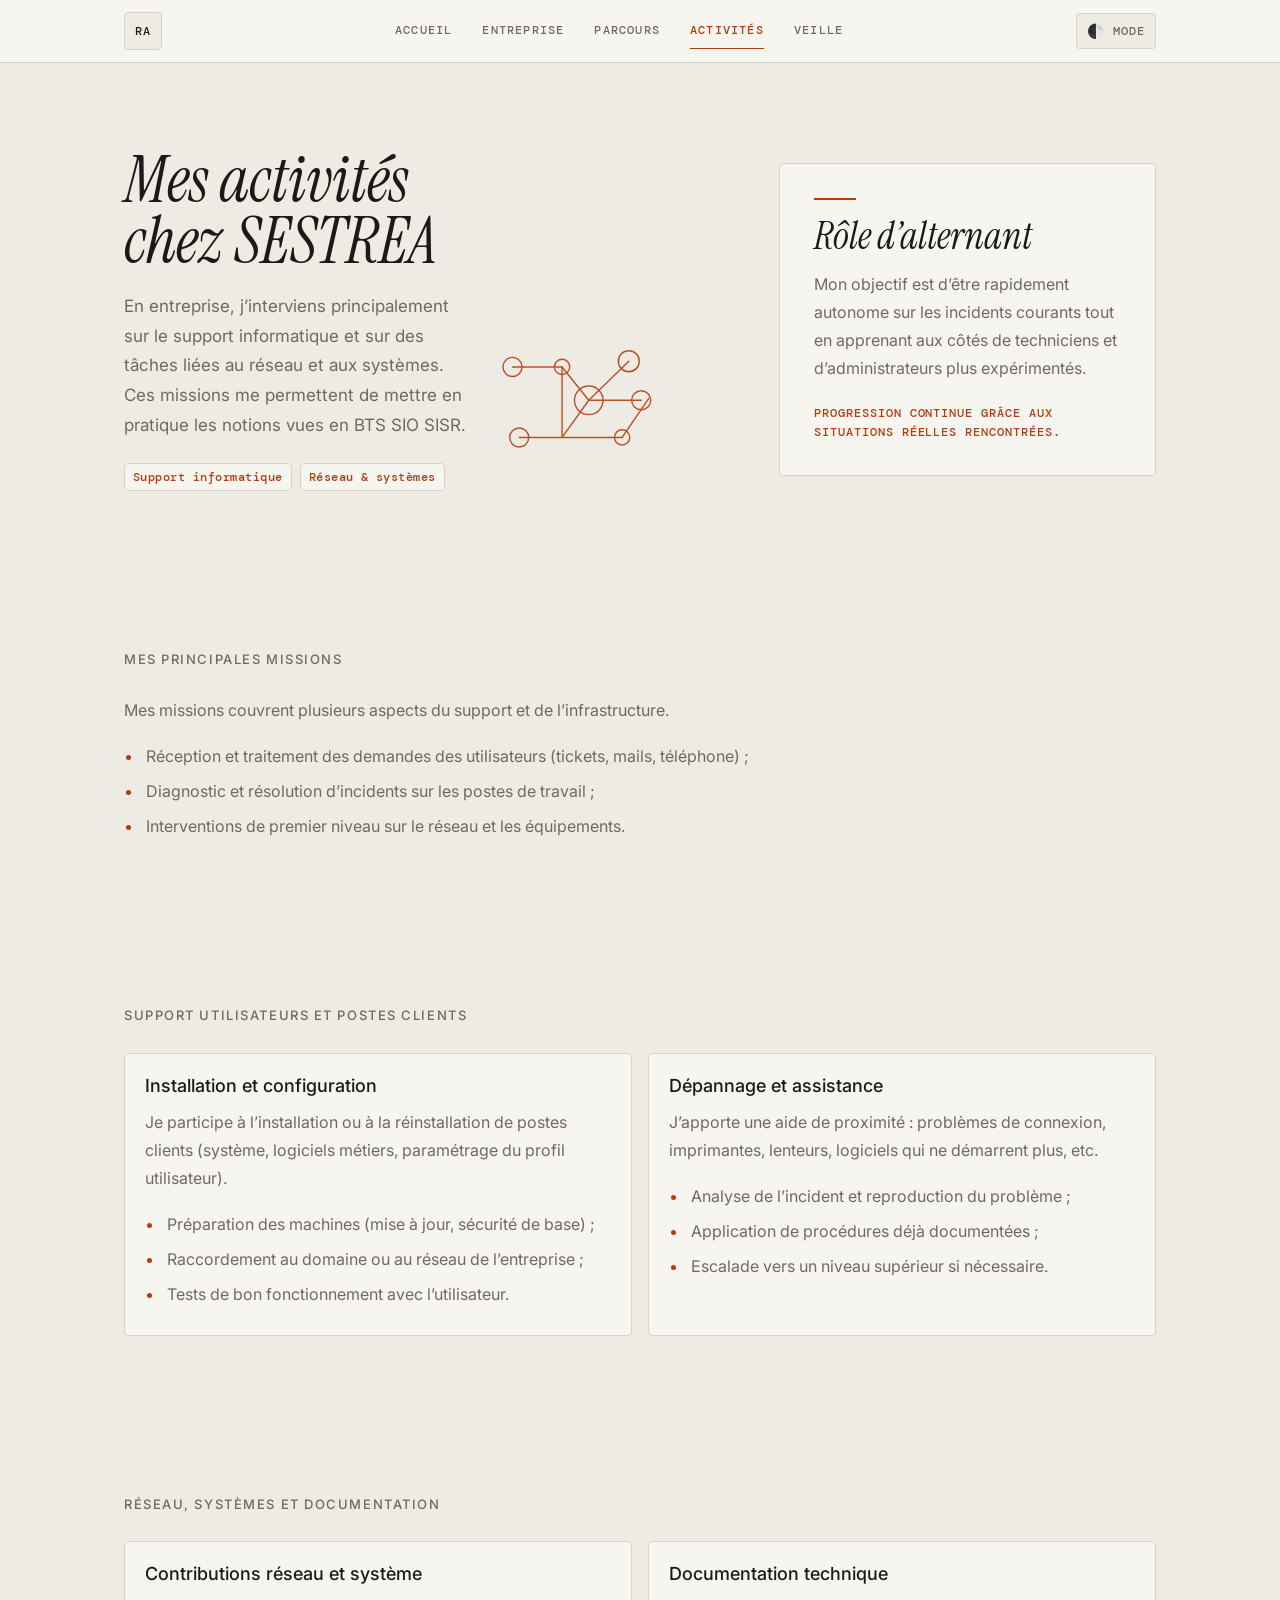
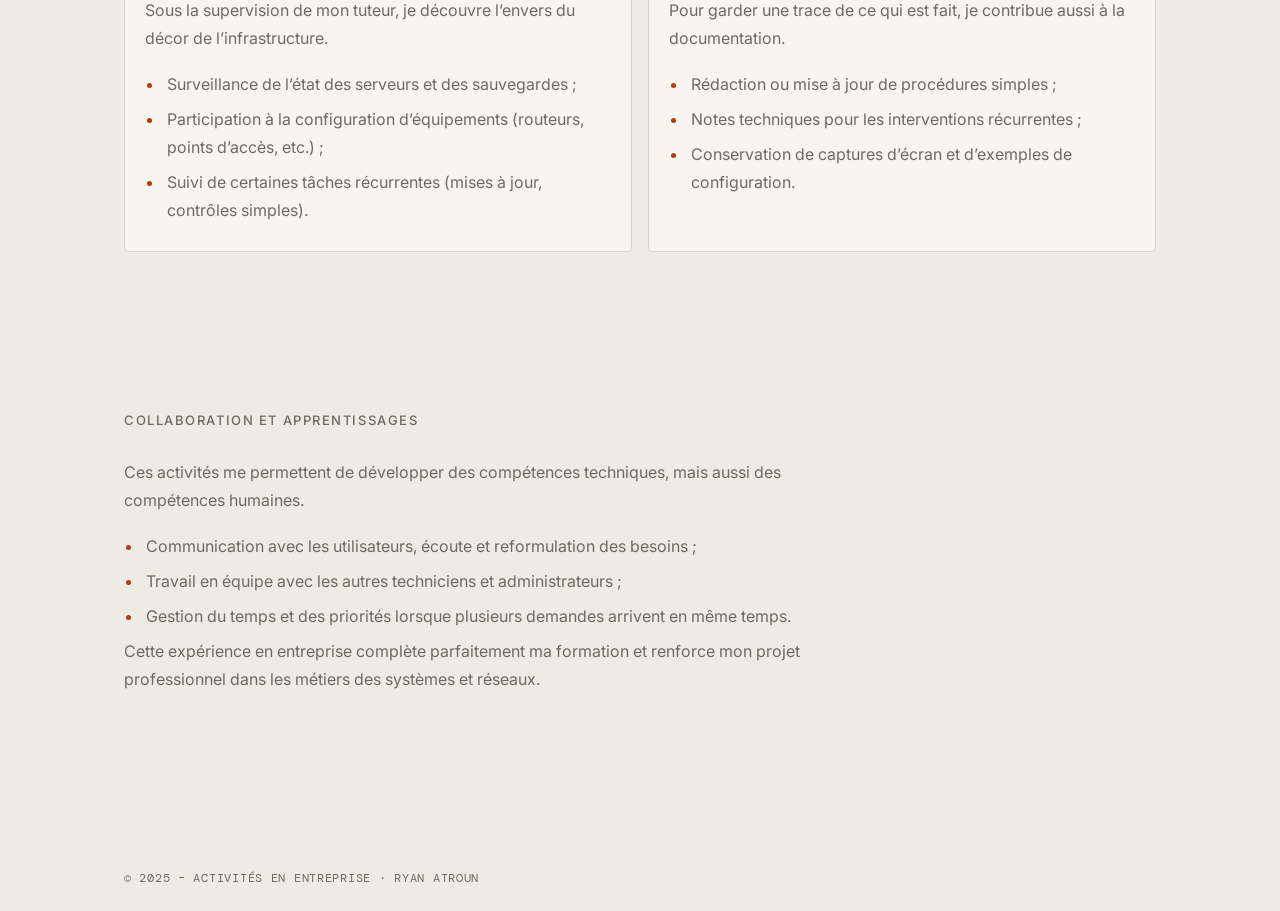
==== activites.html @ 5de7ada5 "Update project" ====
<!doctype html>
<html lang="fr">
  <head>
    <meta charset="UTF-8" />
    <title>Activités en entreprise – Portfolio Ryan ATROUN</title>
    <meta name="viewport" content="width=device-width, initial-scale=1" />
    <link rel="stylesheet" href="assets/style.css" />
  </head>
  <body>
    <header class="site-header">
      <div class="logo">RA</div>
      <nav class="main-nav" aria-label="Navigation principale">
        <a href="index.html">Accueil</a>
        <a href="entreprise.html">Entreprise</a>
        <a href="parcours.html">Parcours</a>
        <a href="activites.html" class="active">Activités</a>
        <a href="veille.html">Veille</a>
      </nav>
      <button id="theme-toggle" type="button" aria-label="Basculer le thème">
        <span class="icon">🌓</span>
        <span>Mode</span>
      </button>
    </header>

    <main class="page">
      <section class="hero">
        <div class="hero-text">
          <h1>Mes activités chez SESTREA</h1>
          <p class="lead">
            En entreprise, j&rsquo;interviens principalement sur le support
            informatique et sur des tâches liées au réseau et aux systèmes. Ces
            missions me permettent de mettre en pratique les notions vues en BTS
            SIO SISR.
          </p>
          <div class="hero-meta">
            <span class="hero-tag">Support informatique</span>
            <span class="hero-tag">Réseau &amp; systèmes</span>
          </div>
        </div>
        <div class="hero-card">
          <h2>Rôle d&rsquo;alternant</h2>
          <p>
            Mon objectif est d&rsquo;être rapidement autonome sur les incidents
            courants tout en apprenant aux côtés de techniciens et
            d&rsquo;administrateurs plus expérimentés.
          </p>
          <small
            >Progression continue grâce aux situations réelles
            rencontrées.</small
          >
        </div>
      </section>

      <section aria-labelledby="missions">
        <h2 id="missions">Mes principales missions</h2>
        <p>
          Mes missions couvrent plusieurs aspects du support et de
          l&rsquo;infrastructure.
        </p>
        <ul>
          <li>
            Réception et traitement des demandes des utilisateurs (tickets,
            mails, téléphone) ;
          </li>
          <li>
            Diagnostic et résolution d&rsquo;incidents sur les postes de travail
            ;
          </li>
          <li>
            Interventions de premier niveau sur le réseau et les équipements.
          </li>
        </ul>
      </section>

      <section aria-labelledby="support">
        <h2 id="support">Support utilisateurs et postes clients</h2>
        <div class="card-grid">
          <article class="card">
            <h3>Installation et configuration</h3>
            <p>
              Je participe à l’installation ou à la réinstallation de postes
              clients (système, logiciels métiers, paramétrage du profil
              utilisateur).
            </p>
            <ul>
              <li>
                Préparation des machines (mise à jour, sécurité de base) ;
              </li>
              <li>
                Raccordement au domaine ou au réseau de l&rsquo;entreprise ;
              </li>
              <li>Tests de bon fonctionnement avec l&rsquo;utilisateur.</li>
            </ul>
          </article>
          <article class="card">
            <h3>Dépannage et assistance</h3>
            <p>
              J&rsquo;apporte une aide de proximité&nbsp;: problèmes de
              connexion, imprimantes, lenteurs, logiciels qui ne démarrent plus,
              etc.
            </p>
            <ul>
              <li>Analyse de l’incident et reproduction du problème ;</li>
              <li>Application de procédures déjà documentées ;</li>
              <li>Escalade vers un niveau supérieur si nécessaire.</li>
            </ul>
          </article>
        </div>
      </section>

      <section aria-labelledby="infra">
        <h2 id="infra">Réseau, systèmes et documentation</h2>
        <div class="card-grid">
          <article class="card">
            <h3>Contributions réseau et système</h3>
            <p>
              Sous la supervision de mon tuteur, je découvre l&rsquo;envers du
              décor de l&rsquo;infrastructure.
            </p>
            <ul>
              <li>Surveillance de l’état des serveurs et des sauvegardes ;</li>
              <li>
                Participation à la configuration d’équipements (routeurs, points
                d’accès, etc.) ;
              </li>
              <li>
                Suivi de certaines tâches récurrentes (mises à jour, contrôles
                simples).
              </li>
            </ul>
          </article>
          <article class="card">
            <h3>Documentation technique</h3>
            <p>
              Pour garder une trace de ce qui est fait, je contribue aussi à la
              documentation.
            </p>
            <ul>
              <li>Rédaction ou mise à jour de procédures simples ;</li>
              <li>Notes techniques pour les interventions récurrentes ;</li>
              <li>
                Conservation de captures d’écran et d’exemples de configuration.
              </li>
            </ul>
          </article>
        </div>
      </section>

      <section aria-labelledby="collaboration">
        <h2 id="collaboration">Collaboration et apprentissages</h2>
        <p>
          Ces activités me permettent de développer des compétences techniques,
          mais aussi des compétences humaines.
        </p>
        <ul>
          <li>
            Communication avec les utilisateurs, écoute et reformulation des
            besoins ;
          </li>
          <li>
            Travail en équipe avec les autres techniciens et administrateurs ;
          </li>
          <li>
            Gestion du temps et des priorités lorsque plusieurs demandes
            arrivent en même temps.
          </li>
        </ul>
        <p>
          Cette expérience en entreprise complète parfaitement ma formation et
          renforce mon projet professionnel dans les métiers des systèmes et
          réseaux.
        </p>
      </section>
    </main>

    <footer class="site-footer">
      © 2025 – Activités en entreprise · Ryan ATROUN
    </footer>

    <script src="assets/script.js"></script>
  </body>
</html>
---- assets/style.css ----
/*
  Palette sable et brique : reposante, chaleureuse, loin des bleus SaaS.
  Instrument Serif donne aux titres un ton éditorial et personnel.
  Inter garde la lecture nette, DM Mono signe les détails techniques.
  Les SVG décoratifs restent en lignes fines via CSS, sans ombre ni dégradé.
*/
@import url("https://fonts.googleapis.com/css2?family=Instrument+Serif:ital@0;1&family=DM+Mono:wght@400;500&family=Inter:wght@400;500&display=swap");

:root {
  --col-bg: #edebe4;
  --col-surface: #f7f5f0;
  --col-ink: #1c1917;
  --col-muted: #706963;
  --col-accent: #b63b0b;
  --col-line: #d6d3cc;
  --font-display: "Instrument Serif", serif;
  --font-body: "Inter", sans-serif;
  --font-code: "DM Mono", monospace;
  --svg-topology: url("data:image/svg+xml,%3Csvg xmlns='http://www.w3.org/2000/svg' viewBox='0 0 220 170'%3E%3Cg fill='none' stroke='black' stroke-width='1.5' stroke-linecap='round' stroke-linejoin='round'%3E%3Cpath d='M35 44h52l28 35h55'/%3E%3Cpath d='M87 44v74H42'/%3E%3Cpath d='M115 79l-28 39h63'/%3E%3Cpath d='M115 79l42-41'/%3E%3Cpath d='M150 118l28-41'/%3E%3Ccircle cx='35' cy='44' r='10'/%3E%3Ccircle cx='87' cy='44' r='8'/%3E%3Ccircle cx='115' cy='79' r='15'/%3E%3Ccircle cx='170' cy='79' r='10'/%3E%3Ccircle cx='42' cy='118' r='10'/%3E%3Ccircle cx='150' cy='118' r='8'/%3E%3Ccircle cx='157' cy='38' r='11'/%3E%3C/g%3E%3C/svg%3E");
  --svg-rj45: url("data:image/svg+xml,%3Csvg xmlns='http://www.w3.org/2000/svg' viewBox='0 0 260 120'%3E%3Cg fill='none' stroke='black' stroke-width='1.5' stroke-linecap='round' stroke-linejoin='round'%3E%3Cpath d='M25 72h108'/%3E%3Cpath d='M133 47h70l26 25-26 25h-70z'/%3E%3Cpath d='M153 47V32h31v15'/%3E%3Cpath d='M151 63h54M151 78h54M151 93h36'/%3E%3Cpath d='M214 62l14 10-14 10'/%3E%3Cpath d='M40 57h74M40 87h74'/%3E%3Cpath d='M76 57v30M98 57v30'/%3E%3C/g%3E%3C/svg%3E");
  --svg-rack: url("data:image/svg+xml,%3Csvg xmlns='http://www.w3.org/2000/svg' viewBox='0 0 180 220'%3E%3Cg fill='none' stroke='black' stroke-width='1.5' stroke-linecap='round' stroke-linejoin='round'%3E%3Cpath d='M43 18h94v184H43z'/%3E%3Cpath d='M56 38h68v24H56zM56 76h68v24H56zM56 114h68v24H56zM56 152h68v24H56z'/%3E%3Cpath d='M67 50h26M67 88h26M67 126h26M67 164h26'/%3E%3Ccircle cx='113' cy='50' r='2.5'/%3E%3Ccircle cx='113' cy='88' r='2.5'/%3E%3Ccircle cx='113' cy='126' r='2.5'/%3E%3Ccircle cx='113' cy='164' r='2.5'/%3E%3Cpath d='M65 202v-15M115 202v-15M31 202h118'/%3E%3C/g%3E%3C/svg%3E");
}

@media (prefers-color-scheme: dark) {
  :root {
    --col-bg: #18181b;
    --col-surface: #27272a;
    --col-ink: #f4f4f5;
    --col-muted: #a1a1aa;
    --col-accent: #f97316;
    --col-line: #3f3f46;
  }
}

body.dark {
  --col-bg: #18181b;
  --col-surface: #27272a;
  --col-ink: #f4f4f5;
  --col-muted: #a1a1aa;
  --col-accent: #f97316;
  --col-line: #3f3f46;
}

*,
*::before,
*::after {
  box-sizing: border-box;
}

html {
  scroll-behavior: smooth;
}

body {
  margin: 0;
  min-height: 100vh;
  display: flex;
  flex-direction: column;
  background: var(--col-bg);
  color: var(--col-ink);
  font-family: var(--font-body);
  font-size: 16px;
  line-height: 1.75;
  text-rendering: optimizeLegibility;
}

::selection {
  background: var(--col-accent);
  color: #fff;
}

a {
  color: var(--col-accent);
  text-decoration-color: currentColor;
  text-decoration-thickness: 1px;
  text-underline-offset: 0.22em;
}

a:hover {
  text-decoration-thickness: 1.5px;
}

a:focus-visible,
button:focus-visible {
  outline: 2px solid var(--col-accent);
  outline-offset: 3px;
}

button {
  font: inherit;
}

strong {
  color: var(--col-ink);
  font-weight: 500;
}

main {
  flex: 1;
}

.page {
  width: min(100%, 1080px);
  margin: 0 auto;
  padding: 0 24px 72px;
}

header.site-header {
  position: sticky;
  top: 0;
  z-index: 50;
  display: grid;
  grid-template-columns: auto minmax(0, 1fr) auto;
  align-items: center;
  gap: 18px 32px;
  width: 100%;
  padding: 12px max(24px, calc((100vw - 1080px) / 2 + 24px));
  background: var(--col-surface);
  border-bottom: 1px solid var(--col-line);
}

.logo {
  display: inline-flex;
  align-items: center;
  justify-content: center;
  width: 38px;
  height: 38px;
  color: var(--col-ink);
  border: 1px solid var(--col-line);
  border-radius: 4px;
  background: var(--col-bg);
  font-family: var(--font-code);
  font-size: 12px;
  font-weight: 500;
  letter-spacing: 0.08em;
  line-height: 1;
}

nav.main-nav {
  display: flex;
  flex-wrap: nowrap;
  justify-content: center;
  gap: clamp(16px, 2.5vw, 30px);
  overflow-x: auto;
  white-space: nowrap;
  scrollbar-width: none;
}

nav.main-nav::-webkit-scrollbar {
  display: none;
}

nav.main-nav a {
  position: relative;
  display: inline-flex;
  flex: 0 0 auto;
  align-items: center;
  min-height: 36px;
  padding: 0;
  color: var(--col-muted);
  border-bottom: 1.5px solid transparent;
  font-family: var(--font-code);
  font-size: 12px;
  font-weight: 500;
  letter-spacing: 0.1em;
  line-height: 1.2;
  text-decoration: none;
  text-transform: uppercase;
  transition: color 200ms ease, border-color 200ms ease;
}

nav.main-nav a::after {
  content: "";
  position: absolute;
  right: 0;
  bottom: -1.5px;
  left: 0;
  height: 1.5px;
  background: var(--col-accent);
  transform: scaleX(0);
  transform-origin: left;
  transition: transform 200ms ease;
}

nav.main-nav a:hover,
nav.main-nav a.active,
nav.main-nav a.is-active {
  color: var(--col-accent);
  border-bottom-color: var(--col-accent);
}

nav.main-nav a:hover::after,
nav.main-nav a.active::after,
nav.main-nav a.is-active::after {
  transform: scaleX(1);
}

button#theme-toggle {
  display: inline-flex;
  align-items: center;
  justify-content: center;
  gap: 8px;
  min-height: 36px;
  padding: 7px 10px;
  color: var(--col-muted);
  border: 1px solid var(--col-line);
  border-radius: 4px;
  background: var(--col-bg);
  cursor: pointer;
  font-family: var(--font-code);
  font-size: 12px;
  font-weight: 500;
  letter-spacing: 0.08em;
  line-height: 1;
  text-transform: uppercase;
  transition: border-color 150ms ease, color 150ms ease, transform 150ms ease;
}

button#theme-toggle span.icon {
  filter: grayscale(1);
  font-size: 14px;
  line-height: 1;
}

button#theme-toggle:hover {
  color: var(--col-accent);
  border-color: var(--col-accent);
  transform: translateY(-2px);
}

.hero,
section {
  scroll-margin-top: 68px;
}

.hero {
  position: relative;
  display: grid;
  grid-template-columns: minmax(0, 1.08fr) minmax(280px, 0.72fr);
  gap: clamp(40px, 7vw, 96px);
  align-items: center;
  padding: 86px 0 80px;
}

.hero-text {
  position: relative;
  max-width: 680px;
  padding-right: clamp(0px, 19vw, 220px);
}

.hero-text::after {
  content: "";
  position: absolute;
  right: 0;
  bottom: 4px;
  width: clamp(170px, 18vw, 210px);
  height: clamp(130px, 14vw, 162px);
  background: var(--col-accent);
  opacity: 0.88;
  pointer-events: none;
  -webkit-mask: var(--svg-topology) center / contain no-repeat;
  mask: var(--svg-topology) center / contain no-repeat;
}

.hero-text h1 {
  max-width: 12ch;
  margin: 0 0 20px;
  color: var(--col-ink);
  font-family: var(--font-display);
  font-size: clamp(40px, 6vw, 64px);
  font-style: italic;
  font-weight: 400;
  letter-spacing: 0;
  line-height: 0.96;
}

.hero-text p.lead {
  max-width: 55ch;
  margin: 0;
  color: var(--col-muted);
  font-family: var(--font-body);
  font-size: 17px;
  line-height: 1.75;
}

.hero-meta {
  display: flex;
  flex-wrap: wrap;
  gap: 8px;
  margin-top: 22px;
}

.hero-tag,
.badge {
  display: inline-flex;
  align-items: center;
  gap: 8px;
  min-height: 28px;
  padding: 5px 8px;
  color: var(--col-accent);
  border: 1px solid var(--col-line);
  border-radius: 4px;
  background: var(--col-surface);
  font-family: var(--font-code);
  font-size: 12px;
  font-weight: 500;
  letter-spacing: 0.04em;
  line-height: 1.35;
}

.hero-card {
  min-width: 0;
  padding: clamp(22px, 3vw, 34px);
  color: var(--col-ink);
  border: 1px solid var(--col-line);
  border-radius: 4px;
  background: var(--col-surface);
  transition: border-color 150ms ease, transform 150ms ease;
}

.hero-card:hover {
  border-color: var(--col-accent);
  transform: translateY(-2px);
}

.hero-card h2 {
  margin: 0 0 14px;
  color: var(--col-ink);
  font-family: var(--font-display);
  font-size: clamp(28px, 3vw, 40px);
  font-style: italic;
  font-weight: 400;
  letter-spacing: 0;
  line-height: 1.05;
  text-transform: none;
}

.hero-card h2::before {
  content: "";
  display: block;
  width: 42px;
  height: 1.5px;
  margin-bottom: 16px;
  background: var(--col-accent);
}

.hero-card p {
  margin: 0 0 14px;
  color: var(--col-muted);
}

.hero-card small {
  display: block;
  margin-top: 22px;
  color: var(--col-accent);
  font-family: var(--font-code);
  font-size: 12px;
  font-weight: 500;
  letter-spacing: 0.08em;
  line-height: 1.55;
  text-transform: uppercase;
}

.hero-image {
  display: block;
  width: 100%;
  border: 1px solid var(--col-line);
  border-radius: 4px;
}

section {
  position: relative;
  padding: 80px 0;
}

section > :last-child,
.card > :last-child,
.veille-card > :last-child,
.timeline-item > :last-child {
  margin-bottom: 0;
}

section h2 {
  margin: 0 0 28px;
  color: var(--col-muted);
  font-family: var(--font-body);
  font-size: 13px;
  font-weight: 500;
  letter-spacing: 0.12em;
  line-height: 1.35;
  text-transform: uppercase;
}

section p {
  max-width: 70ch;
  margin: 0 0 18px;
  color: var(--col-muted);
  font-family: var(--font-body);
  font-size: 16px;
  line-height: 1.75;
}

.card-grid {
  display: grid;
  grid-template-columns: repeat(6, minmax(0, 1fr));
  gap: 16px;
  margin-top: 26px;
}

.card {
  grid-column: span 3;
  min-width: 0;
  padding: 20px;
  border: 1px solid var(--col-line);
  border-radius: 4px;
  background: var(--col-surface);
  transition: border-color 150ms ease, transform 150ms ease;
}

.card:nth-child(3n) {
  grid-column: 2 / span 4;
}

.card:hover {
  border-color: var(--col-accent);
  transform: translateY(-2px);
}

.card h3,
.veille-card h3,
.timeline-item h3 {
  margin: 0 0 10px;
  color: var(--col-ink);
  font-family: var(--font-body);
  font-size: 18px;
  font-weight: 500;
  letter-spacing: 0;
  line-height: 1.32;
}

.badge-dot {
  width: 6px;
  height: 6px;
  border-radius: 999px;
  background: currentColor;
}

ul,
ol {
  max-width: 72ch;
  margin: 10px 0 0;
  padding-left: 19px;
  color: var(--col-muted);
}

li {
  margin-bottom: 7px;
  padding-left: 3px;
}

li::marker {
  color: var(--col-accent);
}

.timeline {
  margin-top: 28px;
  padding-left: 24px;
  border-left: 1px solid var(--col-line);
}

.timeline-item {
  position: relative;
  max-width: 74ch;
  margin-bottom: 24px;
  padding-bottom: 18px;
}

.timeline-item::before {
  content: "";
  position: absolute;
  top: 5px;
  left: -29px;
  width: 9px;
  height: 9px;
  border: 1.5px solid var(--col-accent);
  border-radius: 50%;
  background: var(--col-bg);
}

.timeline-item span.year {
  display: inline-block;
  margin-bottom: 8px;
  color: var(--col-muted);
  font-family: var(--font-code);
  font-size: 12px;
  font-weight: 500;
  letter-spacing: 0.08em;
  line-height: 1.45;
  text-transform: uppercase;
}

section[aria-labelledby="competences"]::after {
  content: "";
  position: absolute;
  right: 10px;
  top: 78px;
  width: 150px;
  height: 185px;
  background: var(--col-accent);
  opacity: 0.16;
  pointer-events: none;
  -webkit-mask: var(--svg-rack) center / contain no-repeat;
  mask: var(--svg-rack) center / contain no-repeat;
}

section[aria-labelledby="veille-technologique"] {
  padding-top: 86px;
}

section[aria-labelledby="veille-technologique"]::after {
  content: "";
  position: absolute;
  top: 70px;
  right: 4px;
  width: min(260px, 34vw);
  height: 120px;
  background: var(--col-accent);
  opacity: 0.18;
  pointer-events: none;
  -webkit-mask: var(--svg-rj45) center / contain no-repeat;
  mask: var(--svg-rj45) center / contain no-repeat;
}

.veille-layout {
  display: grid;
  grid-template-columns: repeat(6, minmax(0, 1fr));
  gap: 16px;
}

.veille-card {
  grid-column: span 3;
  min-width: 0;
  padding: 20px;
  border: 1px solid var(--col-line);
  border-radius: 4px;
  background: var(--col-surface);
  transition: border-color 150ms ease, transform 150ms ease;
}

.veille-card:nth-child(5) {
  grid-column: 2 / span 4;
}

.veille-card:hover {
  border-color: var(--col-accent);
  transform: translateY(-2px);
}

.veille-card h3 {
  color: var(--col-accent);
  font-family: var(--font-display);
  font-size: 30px;
  font-style: italic;
  font-weight: 400;
}

footer.site-footer {
  width: min(100%, 1080px);
  margin: 0 auto;
  padding: 24px;
  color: var(--col-muted);
  font-family: var(--font-code);
  font-size: 12px;
  font-weight: 400;
  letter-spacing: 0.06em;
  line-height: 1.55;
  text-align: left;
  text-transform: uppercase;
}

@media (max-width: 860px) {
  header.site-header {
    grid-template-columns: auto auto;
    gap: 10px 16px;
    padding-inline: 24px;
  }

  nav.main-nav {
    grid-column: 1 / -1;
    justify-content: flex-start;
    gap: 14px;
    order: 3;
    margin-inline: -4px;
    padding-inline: 4px;
  }

  button#theme-toggle {
    justify-self: end;
  }

  .hero {
    grid-template-columns: minmax(0, 1fr);
    padding: 56px 0 48px;
  }

  .hero-text {
    padding-right: 0;
  }

  .hero-text::after {
    position: static;
    display: block;
    width: 200px;
    height: 154px;
    margin: 32px auto 0;
  }

  .card:nth-child(n),
  .veille-card:nth-child(n) {
    grid-column: span 6;
  }

  section[aria-labelledby="competences"]::after {
    display: none;
  }

  section[aria-labelledby="veille-technologique"]::after {
    top: 40px;
    right: 0;
    width: 170px;
    opacity: 0.12;
  }
}

@media (max-width: 560px) {
  .page {
    padding: 0 16px 56px;
  }

  header.site-header {
    padding-inline: 16px;
  }

  .logo {
    width: 34px;
    height: 34px;
  }

  nav.main-nav a {
    font-size: 10.5px;
  }

  button#theme-toggle,
  .hero-tag,
  .badge,
  .timeline-item span.year,
  footer.site-footer {
    font-size: 11px;
  }

  .hero {
    padding: 48px 0;
  }

  section {
    padding: 48px 0;
  }

  section[aria-labelledby="veille-technologique"] {
    padding-top: 58px;
  }

  .card,
  .veille-card,
  .hero-card {
    padding: 18px;
  }

  .veille-card h3 {
    font-size: 28px;
  }
}

@media (prefers-reduced-motion: reduce) {
  *,
  *::before,
  *::after {
    scroll-behavior: auto !important;
    transition-duration: 0ms !important;
    animation-duration: 0ms !important;
  }
}
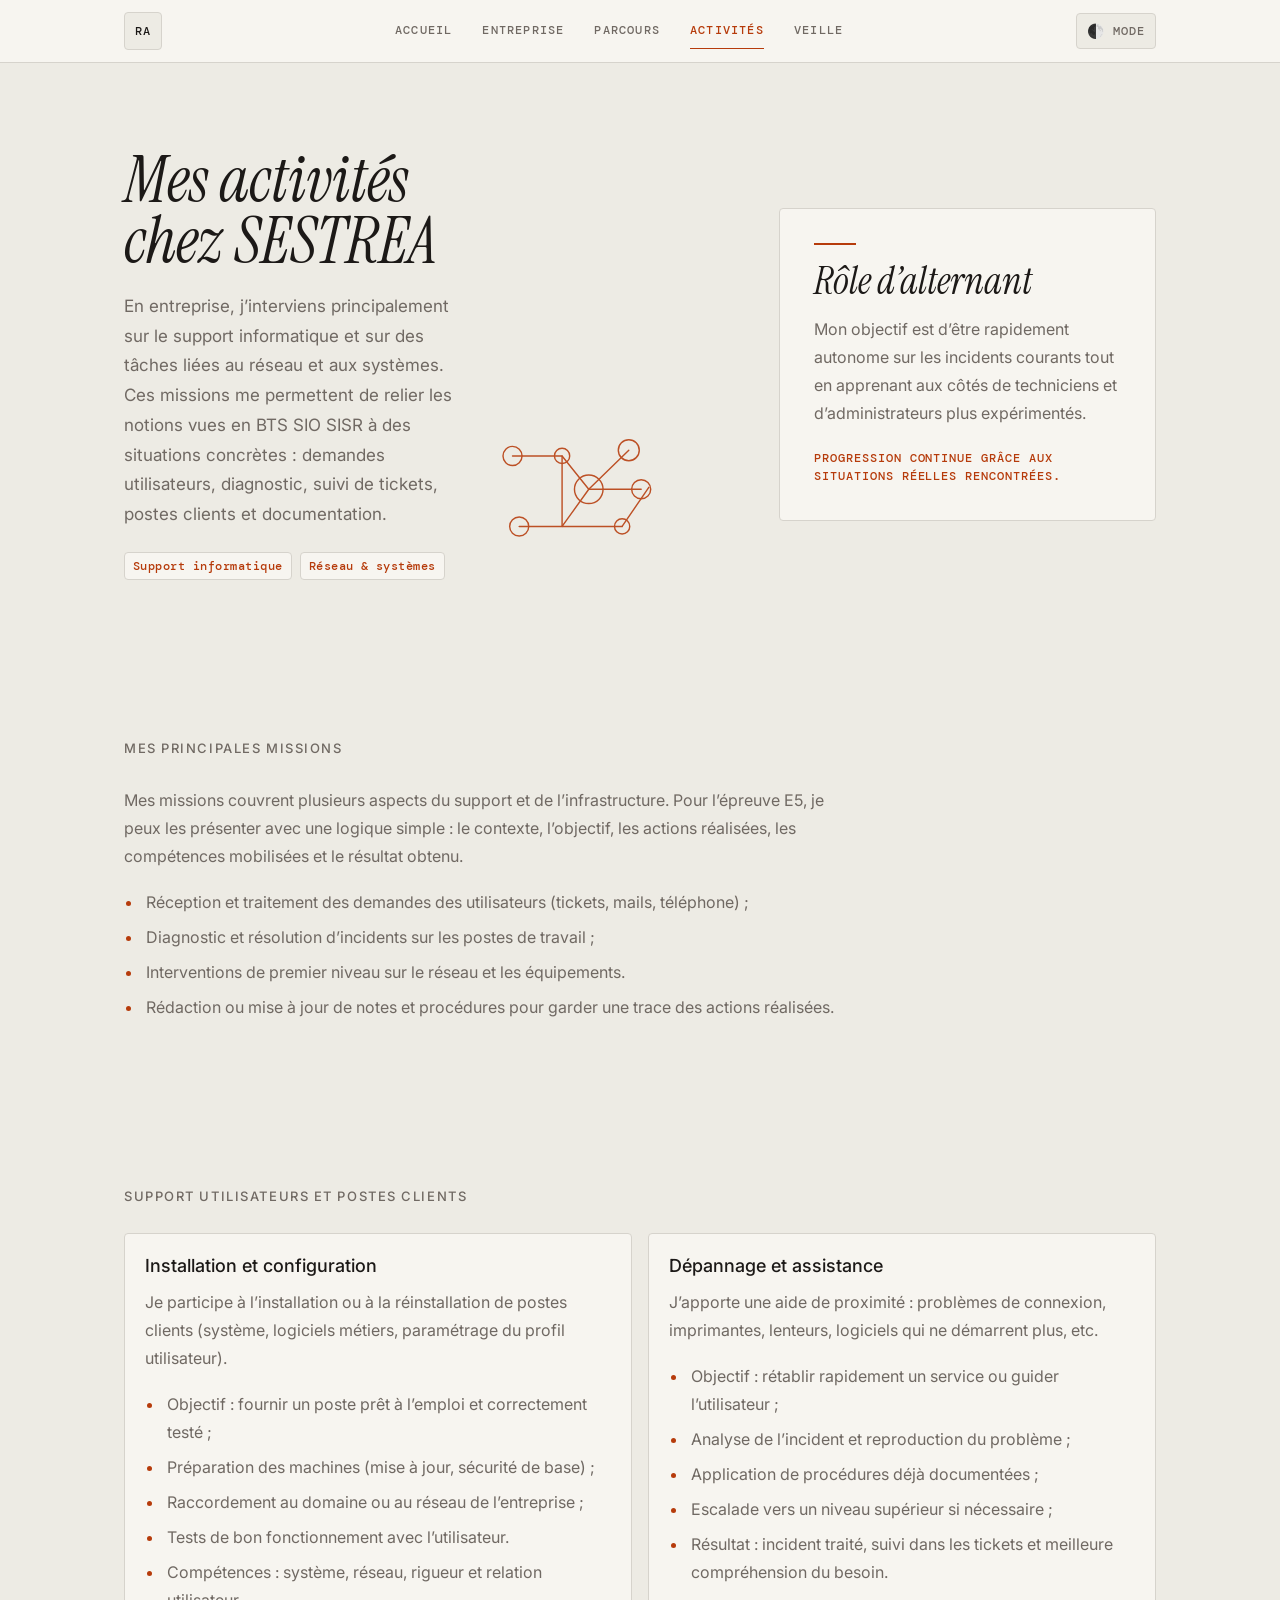
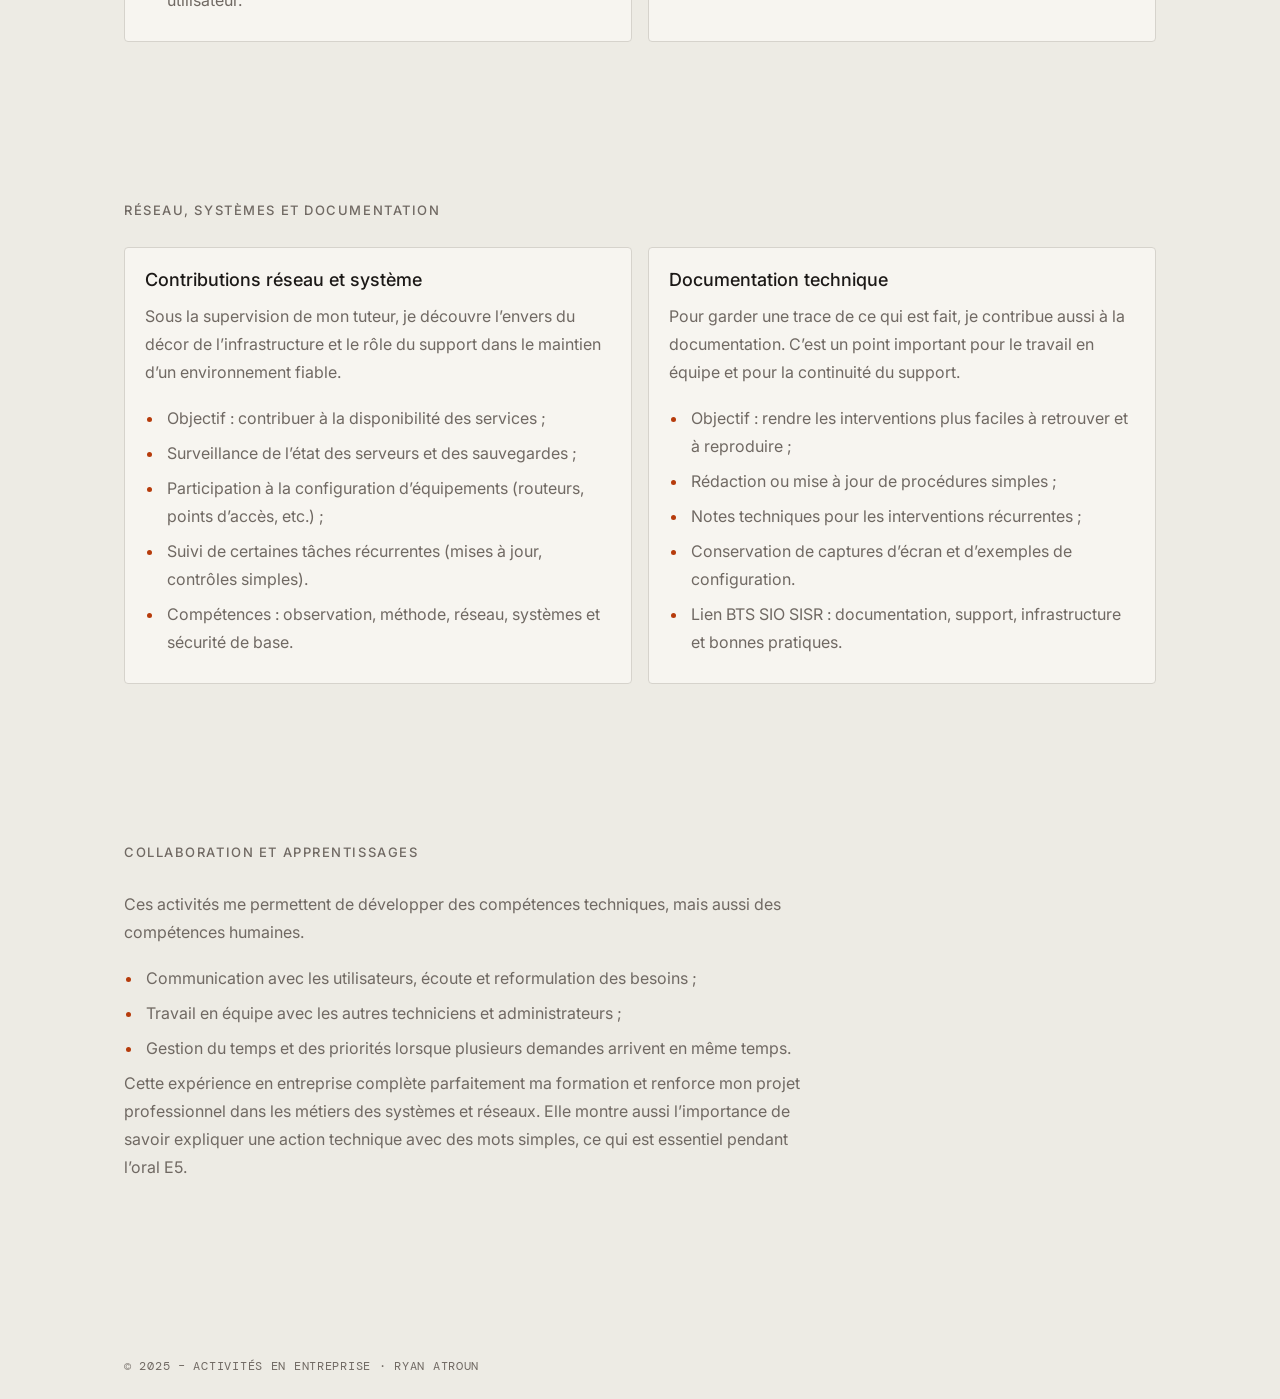
==== commit 606d8d21: "MAJ portfolio" ====
--- a/activites.html
+++ b/activites.html
@@ -29,8 +29,9 @@
           <p class="lead">
             En entreprise, j&rsquo;interviens principalement sur le support
             informatique et sur des tâches liées au réseau et aux systèmes. Ces
-            missions me permettent de mettre en pratique les notions vues en BTS
-            SIO SISR.
+            missions me permettent de relier les notions vues en BTS SIO SISR à
+            des situations concrètes : demandes utilisateurs, diagnostic, suivi
+            de tickets, postes clients et documentation.
           </p>
           <div class="hero-meta">
             <span class="hero-tag">Support informatique</span>
@@ -54,8 +55,10 @@
       <section aria-labelledby="missions">
         <h2 id="missions">Mes principales missions</h2>
         <p>
-          Mes missions couvrent plusieurs aspects du support et de
-          l&rsquo;infrastructure.
+          Mes missions couvrent plusieurs aspects du support et de l&rsquo;infrastructure.
+          Pour l&rsquo;épreuve E5, je peux les présenter avec une logique simple :
+          le contexte, l&rsquo;objectif, les actions réalisées, les compétences mobilisées
+          et le résultat obtenu.
         </p>
         <ul>
           <li>
@@ -68,6 +71,10 @@
           </li>
           <li>
             Interventions de premier niveau sur le réseau et les équipements.
+          </li>
+          <li>
+            Rédaction ou mise à jour de notes et procédures pour garder une trace
+            des actions réalisées.
           </li>
         </ul>
       </section>
@@ -78,11 +85,12 @@
           <article class="card">
             <h3>Installation et configuration</h3>
             <p>
-              Je participe à l’installation ou à la réinstallation de postes
+              Je participe à l&rsquo;installation ou à la réinstallation de postes
               clients (système, logiciels métiers, paramétrage du profil
               utilisateur).
             </p>
             <ul>
+              <li>Objectif&nbsp;: fournir un poste prêt à l&rsquo;emploi et correctement testé ;</li>
               <li>
                 Préparation des machines (mise à jour, sécurité de base) ;
               </li>
@@ -90,6 +98,7 @@
                 Raccordement au domaine ou au réseau de l&rsquo;entreprise ;
               </li>
               <li>Tests de bon fonctionnement avec l&rsquo;utilisateur.</li>
+              <li>Compétences&nbsp;: système, réseau, rigueur et relation utilisateur.</li>
             </ul>
           </article>
           <article class="card">
@@ -100,9 +109,11 @@
               etc.
             </p>
             <ul>
-              <li>Analyse de l’incident et reproduction du problème ;</li>
+              <li>Objectif&nbsp;: rétablir rapidement un service ou guider l&rsquo;utilisateur ;</li>
+              <li>Analyse de l&rsquo;incident et reproduction du problème ;</li>
               <li>Application de procédures déjà documentées ;</li>
-              <li>Escalade vers un niveau supérieur si nécessaire.</li>
+              <li>Escalade vers un niveau supérieur si nécessaire ;</li>
+              <li>Résultat&nbsp;: incident traité, suivi dans les tickets et meilleure compréhension du besoin.</li>
             </ul>
           </article>
         </div>
@@ -115,32 +126,38 @@
             <h3>Contributions réseau et système</h3>
             <p>
               Sous la supervision de mon tuteur, je découvre l&rsquo;envers du
-              décor de l&rsquo;infrastructure.
-            </p>
-            <ul>
-              <li>Surveillance de l’état des serveurs et des sauvegardes ;</li>
-              <li>
-                Participation à la configuration d’équipements (routeurs, points
-                d’accès, etc.) ;
+              décor de l&rsquo;infrastructure et le rôle du support dans le maintien
+              d&rsquo;un environnement fiable.
+            </p>
+            <ul>
+              <li>Objectif&nbsp;: contribuer à la disponibilité des services ;</li>
+              <li>Surveillance de l&rsquo;état des serveurs et des sauvegardes ;</li>
+              <li>
+                Participation à la configuration d&rsquo;équipements (routeurs, points
+                d&rsquo;accès, etc.) ;
               </li>
               <li>
                 Suivi de certaines tâches récurrentes (mises à jour, contrôles
                 simples).
               </li>
+              <li>Compétences&nbsp;: observation, méthode, réseau, systèmes et sécurité de base.</li>
             </ul>
           </article>
           <article class="card">
             <h3>Documentation technique</h3>
             <p>
               Pour garder une trace de ce qui est fait, je contribue aussi à la
-              documentation.
-            </p>
-            <ul>
+              documentation. C&rsquo;est un point important pour le travail en équipe
+              et pour la continuité du support.
+            </p>
+            <ul>
+              <li>Objectif&nbsp;: rendre les interventions plus faciles à retrouver et à reproduire ;</li>
               <li>Rédaction ou mise à jour de procédures simples ;</li>
               <li>Notes techniques pour les interventions récurrentes ;</li>
               <li>
-                Conservation de captures d’écran et d’exemples de configuration.
-              </li>
+                Conservation de captures d&rsquo;écran et d&rsquo;exemples de configuration.
+              </li>
+              <li>Lien BTS SIO SISR&nbsp;: documentation, support, infrastructure et bonnes pratiques.</li>
             </ul>
           </article>
         </div>
@@ -168,7 +185,8 @@
         <p>
           Cette expérience en entreprise complète parfaitement ma formation et
           renforce mon projet professionnel dans les métiers des systèmes et
-          réseaux.
+          réseaux. Elle montre aussi l&rsquo;importance de savoir expliquer une action
+          technique avec des mots simples, ce qui est essentiel pendant l&rsquo;oral E5.
         </p>
       </section>
     </main>
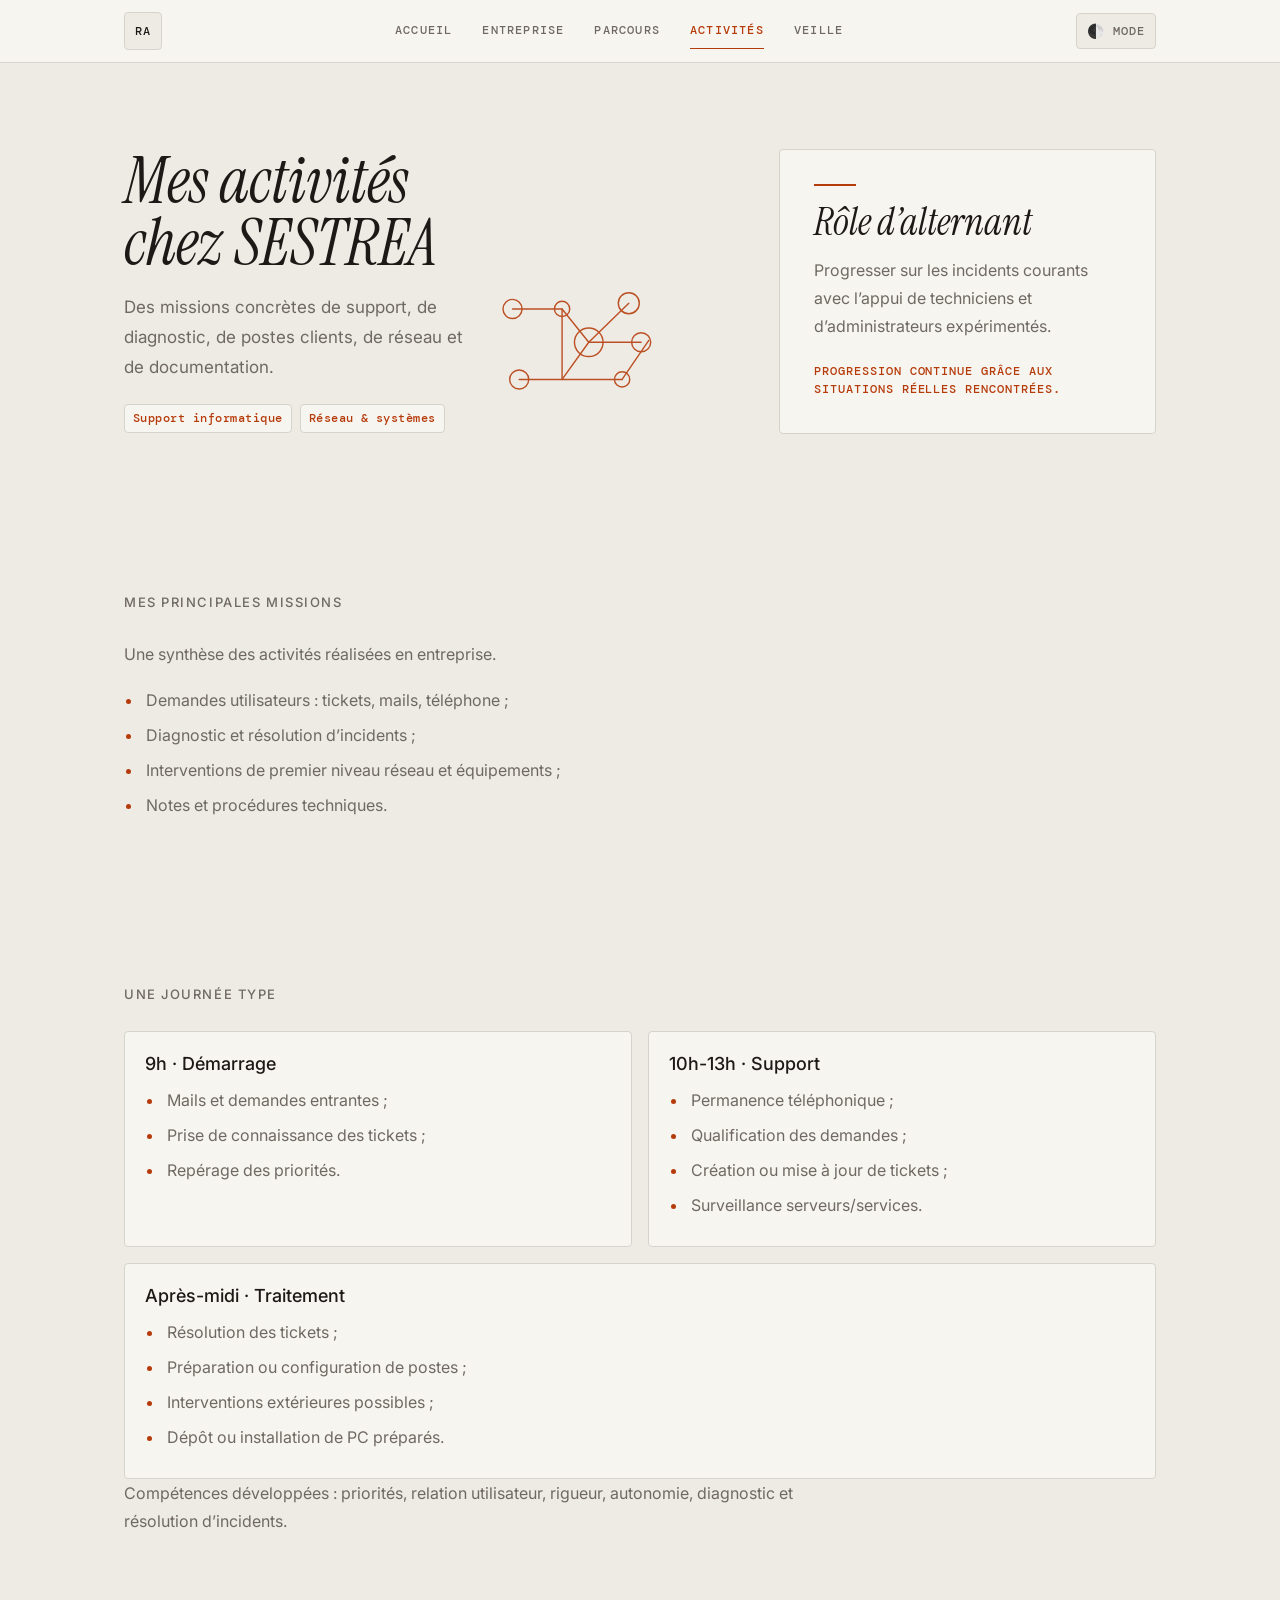
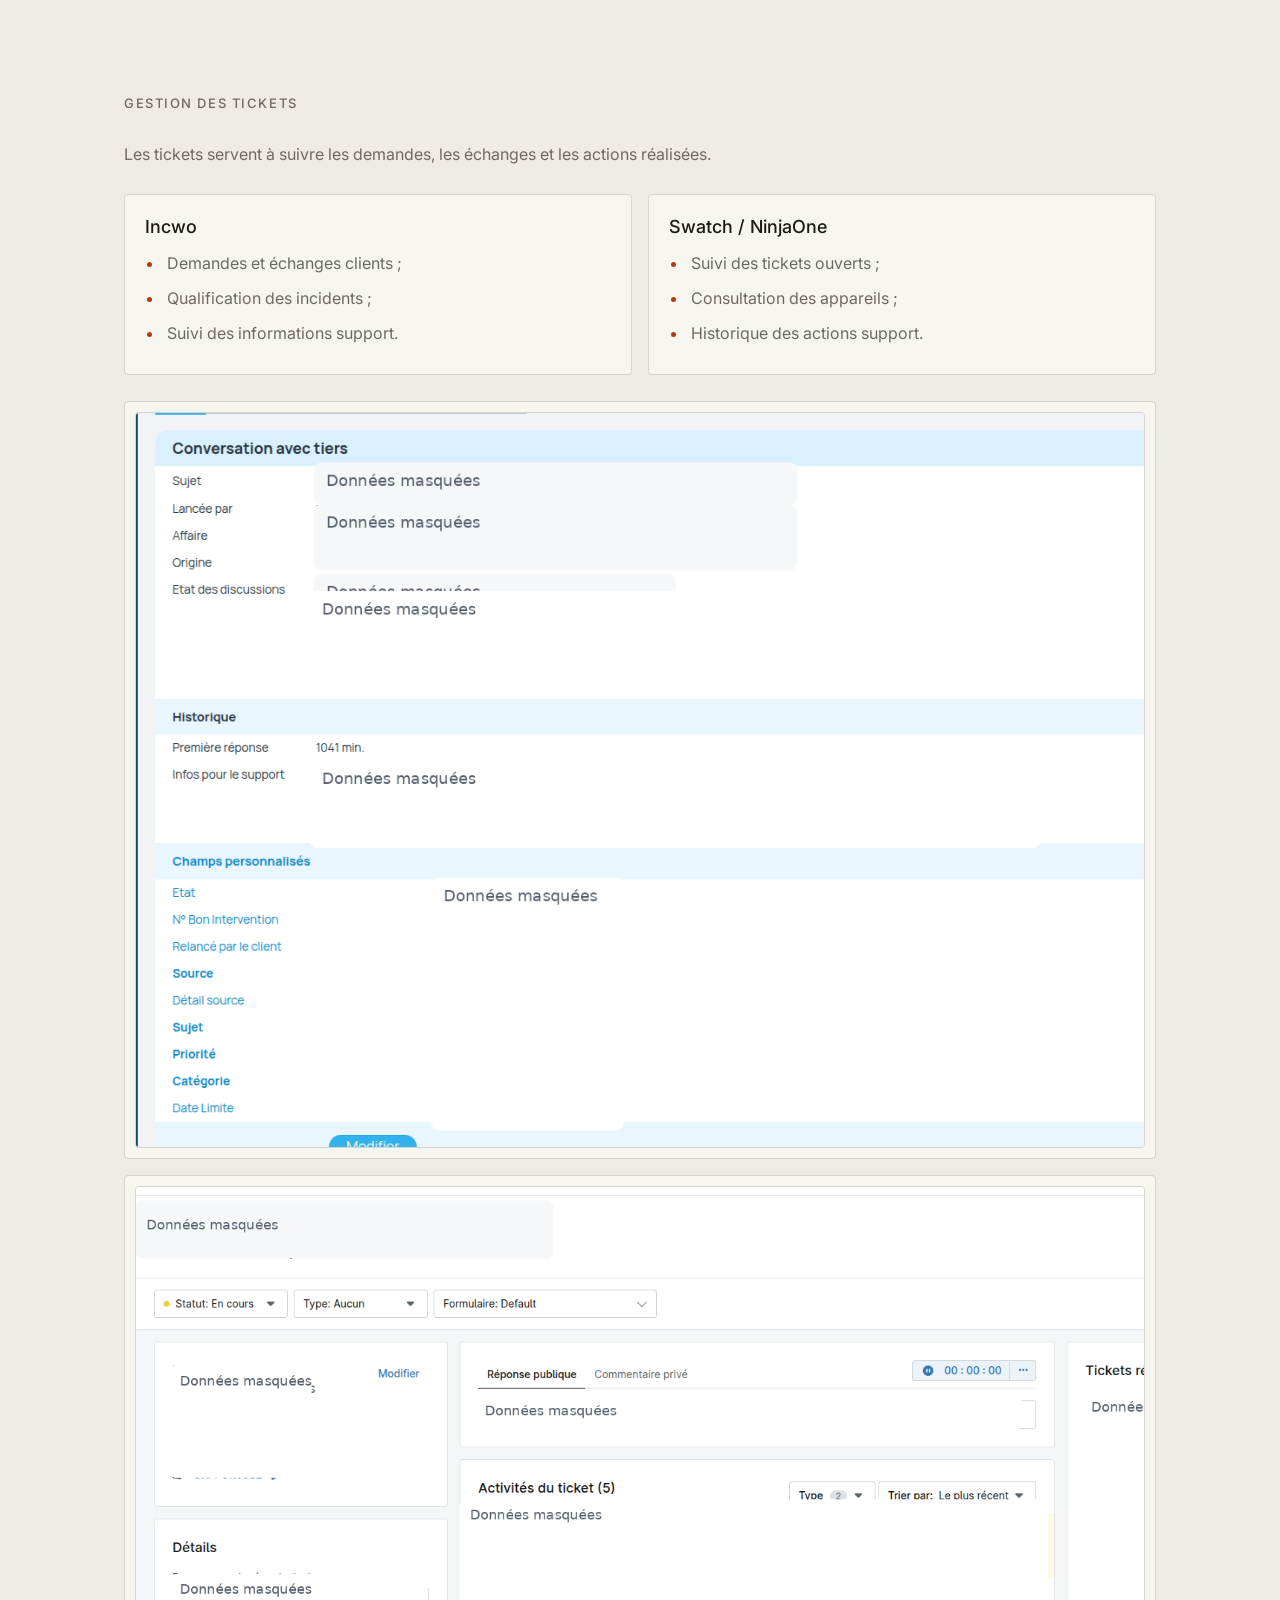
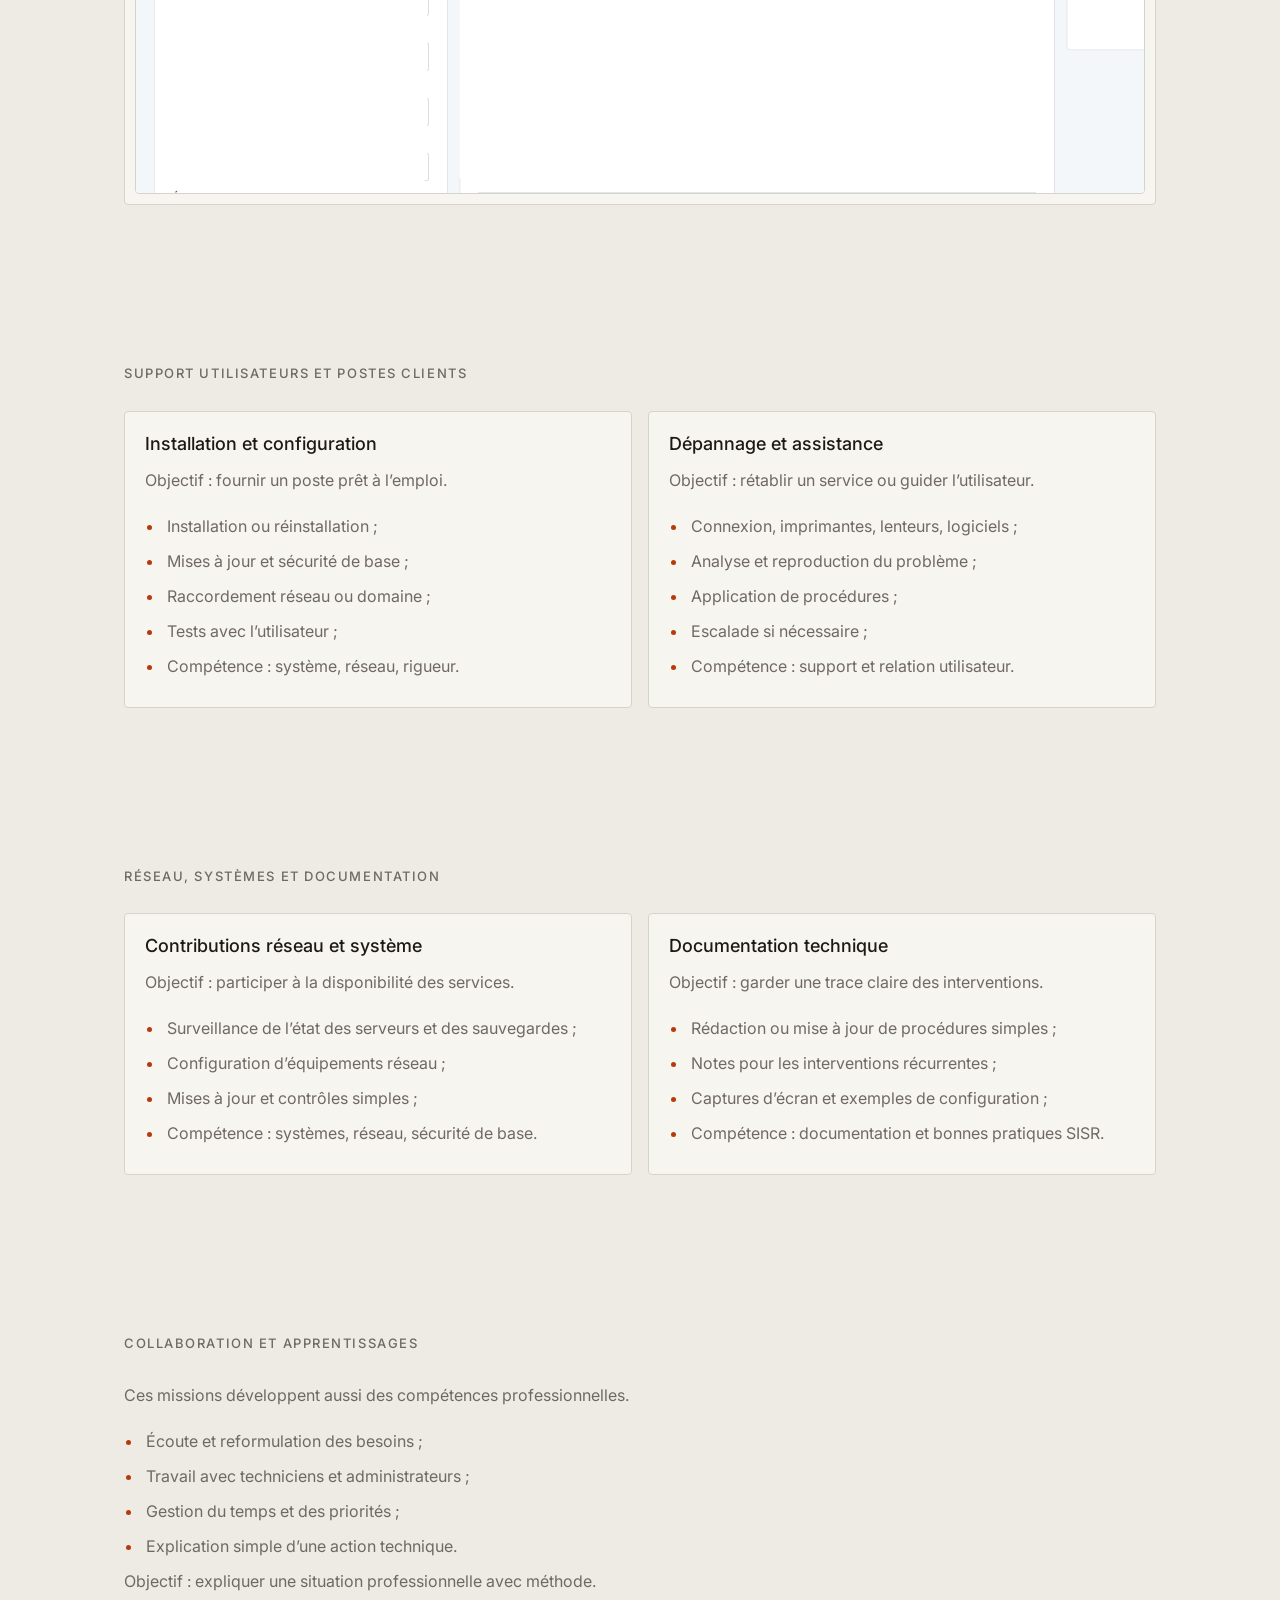
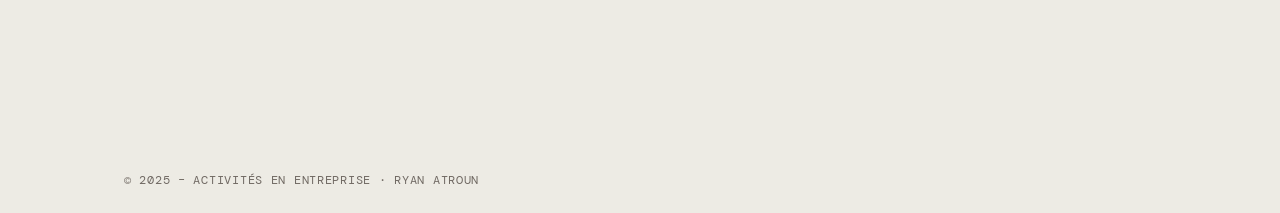
==== commit 8e635f64: "MAJ portfolio" ====
--- a/activites.html
+++ b/activites.html
@@ -27,11 +27,8 @@
         <div class="hero-text">
           <h1>Mes activités chez SESTREA</h1>
           <p class="lead">
-            En entreprise, j&rsquo;interviens principalement sur le support
-            informatique et sur des tâches liées au réseau et aux systèmes. Ces
-            missions me permettent de relier les notions vues en BTS SIO SISR à
-            des situations concrètes : demandes utilisateurs, diagnostic, suivi
-            de tickets, postes clients et documentation.
+            Des missions concrètes de support, de diagnostic, de postes clients,
+            de réseau et de documentation.
           </p>
           <div class="hero-meta">
             <span class="hero-tag">Support informatique</span>
@@ -41,9 +38,8 @@
         <div class="hero-card">
           <h2>Rôle d&rsquo;alternant</h2>
           <p>
-            Mon objectif est d&rsquo;être rapidement autonome sur les incidents
-            courants tout en apprenant aux côtés de techniciens et
-            d&rsquo;administrateurs plus expérimentés.
+            Progresser sur les incidents courants avec l&rsquo;appui de techniciens
+            et d&rsquo;administrateurs expérimentés.
           </p>
           <small
             >Progression continue grâce aux situations réelles
@@ -55,28 +51,91 @@
       <section aria-labelledby="missions">
         <h2 id="missions">Mes principales missions</h2>
         <p>
-          Mes missions couvrent plusieurs aspects du support et de l&rsquo;infrastructure.
-          Pour l&rsquo;épreuve E5, je peux les présenter avec une logique simple :
-          le contexte, l&rsquo;objectif, les actions réalisées, les compétences mobilisées
-          et le résultat obtenu.
+          Une synthèse des activités réalisées en entreprise.
         </p>
         <ul>
-          <li>
-            Réception et traitement des demandes des utilisateurs (tickets,
-            mails, téléphone) ;
-          </li>
-          <li>
-            Diagnostic et résolution d&rsquo;incidents sur les postes de travail
-            ;
-          </li>
-          <li>
-            Interventions de premier niveau sur le réseau et les équipements.
-          </li>
-          <li>
-            Rédaction ou mise à jour de notes et procédures pour garder une trace
-            des actions réalisées.
-          </li>
+          <li>Demandes utilisateurs&nbsp;: tickets, mails, téléphone ;</li>
+          <li>Diagnostic et résolution d&rsquo;incidents ;</li>
+          <li>Interventions de premier niveau réseau et équipements ;</li>
+          <li>Notes et procédures techniques.</li>
         </ul>
+      </section>
+
+      <section aria-labelledby="journee-type">
+        <h2 id="journee-type">Une journée type</h2>
+        <div class="card-grid">
+          <article class="card">
+            <h3>9h · Démarrage</h3>
+            <ul>
+              <li>Mails et demandes entrantes ;</li>
+              <li>Prise de connaissance des tickets ;</li>
+              <li>Repérage des priorités.</li>
+            </ul>
+          </article>
+          <article class="card">
+            <h3>10h-13h · Support</h3>
+            <ul>
+              <li>Permanence téléphonique ;</li>
+              <li>Qualification des demandes ;</li>
+              <li>Création ou mise à jour de tickets ;</li>
+              <li>Surveillance serveurs/services.</li>
+            </ul>
+          </article>
+          <article class="card">
+            <h3>Après-midi · Traitement</h3>
+            <ul>
+              <li>Résolution des tickets ;</li>
+              <li>Préparation ou configuration de postes ;</li>
+              <li>Interventions extérieures possibles ;</li>
+              <li>Dépôt ou installation de PC préparés.</li>
+            </ul>
+          </article>
+        </div>
+        <p>
+          Compétences développées&nbsp;: priorités, relation utilisateur, rigueur,
+          autonomie, diagnostic et résolution d&rsquo;incidents.
+        </p>
+      </section>
+
+      <section aria-labelledby="tickets">
+        <h2 id="tickets">Gestion des tickets</h2>
+        <p>
+          Les tickets servent à suivre les demandes, les échanges et les actions réalisées.
+        </p>
+        <div class="card-grid">
+          <article class="card">
+            <h3>Incwo</h3>
+            <ul>
+              <li>Demandes et échanges clients ;</li>
+              <li>Qualification des incidents ;</li>
+              <li>Suivi des informations support.</li>
+            </ul>
+          </article>
+          <article class="card">
+            <h3>Swatch / NinjaOne</h3>
+            <ul>
+              <li>Suivi des tickets ouverts ;</li>
+              <li>Consultation des appareils ;</li>
+              <li>Historique des actions support.</li>
+            </ul>
+          </article>
+        </div>
+        <div class="image-grid screenshot-grid">
+          <figure class="media-card">
+            <img
+              class="screenshot-preview"
+              src="assets/img/Ticket Incwo.png"
+              alt="Capture anonymisée d'un ticket dans Incwo"
+            >
+          </figure>
+          <figure class="media-card">
+            <img
+              class="screenshot-preview"
+              src="assets/img/Ticket Swatch.png"
+              alt="Capture anonymisée d'un ticket dans Swatch / NinjaOne"
+            >
+          </figure>
+        </div>
       </section>
 
       <section aria-labelledby="support">
@@ -85,35 +144,27 @@
           <article class="card">
             <h3>Installation et configuration</h3>
             <p>
-              Je participe à l&rsquo;installation ou à la réinstallation de postes
-              clients (système, logiciels métiers, paramétrage du profil
-              utilisateur).
-            </p>
-            <ul>
-              <li>Objectif&nbsp;: fournir un poste prêt à l&rsquo;emploi et correctement testé ;</li>
-              <li>
-                Préparation des machines (mise à jour, sécurité de base) ;
-              </li>
-              <li>
-                Raccordement au domaine ou au réseau de l&rsquo;entreprise ;
-              </li>
-              <li>Tests de bon fonctionnement avec l&rsquo;utilisateur.</li>
-              <li>Compétences&nbsp;: système, réseau, rigueur et relation utilisateur.</li>
+              Objectif&nbsp;: fournir un poste prêt à l&rsquo;emploi.
+            </p>
+            <ul>
+              <li>Installation ou réinstallation ;</li>
+              <li>Mises à jour et sécurité de base ;</li>
+              <li>Raccordement réseau ou domaine ;</li>
+              <li>Tests avec l&rsquo;utilisateur ;</li>
+              <li>Compétence&nbsp;: système, réseau, rigueur.</li>
             </ul>
           </article>
           <article class="card">
             <h3>Dépannage et assistance</h3>
             <p>
-              J&rsquo;apporte une aide de proximité&nbsp;: problèmes de
-              connexion, imprimantes, lenteurs, logiciels qui ne démarrent plus,
-              etc.
-            </p>
-            <ul>
-              <li>Objectif&nbsp;: rétablir rapidement un service ou guider l&rsquo;utilisateur ;</li>
-              <li>Analyse de l&rsquo;incident et reproduction du problème ;</li>
-              <li>Application de procédures déjà documentées ;</li>
-              <li>Escalade vers un niveau supérieur si nécessaire ;</li>
-              <li>Résultat&nbsp;: incident traité, suivi dans les tickets et meilleure compréhension du besoin.</li>
+              Objectif&nbsp;: rétablir un service ou guider l&rsquo;utilisateur.
+            </p>
+            <ul>
+              <li>Connexion, imprimantes, lenteurs, logiciels ;</li>
+              <li>Analyse et reproduction du problème ;</li>
+              <li>Application de procédures ;</li>
+              <li>Escalade si nécessaire ;</li>
+              <li>Compétence&nbsp;: support et relation utilisateur.</li>
             </ul>
           </article>
         </div>
@@ -125,39 +176,25 @@
           <article class="card">
             <h3>Contributions réseau et système</h3>
             <p>
-              Sous la supervision de mon tuteur, je découvre l&rsquo;envers du
-              décor de l&rsquo;infrastructure et le rôle du support dans le maintien
-              d&rsquo;un environnement fiable.
-            </p>
-            <ul>
-              <li>Objectif&nbsp;: contribuer à la disponibilité des services ;</li>
+              Objectif&nbsp;: participer à la disponibilité des services.
+            </p>
+            <ul>
               <li>Surveillance de l&rsquo;état des serveurs et des sauvegardes ;</li>
-              <li>
-                Participation à la configuration d&rsquo;équipements (routeurs, points
-                d&rsquo;accès, etc.) ;
-              </li>
-              <li>
-                Suivi de certaines tâches récurrentes (mises à jour, contrôles
-                simples).
-              </li>
-              <li>Compétences&nbsp;: observation, méthode, réseau, systèmes et sécurité de base.</li>
+              <li>Configuration d&rsquo;équipements réseau ;</li>
+              <li>Mises à jour et contrôles simples ;</li>
+              <li>Compétence&nbsp;: systèmes, réseau, sécurité de base.</li>
             </ul>
           </article>
           <article class="card">
             <h3>Documentation technique</h3>
             <p>
-              Pour garder une trace de ce qui est fait, je contribue aussi à la
-              documentation. C&rsquo;est un point important pour le travail en équipe
-              et pour la continuité du support.
-            </p>
-            <ul>
-              <li>Objectif&nbsp;: rendre les interventions plus faciles à retrouver et à reproduire ;</li>
+              Objectif&nbsp;: garder une trace claire des interventions.
+            </p>
+            <ul>
               <li>Rédaction ou mise à jour de procédures simples ;</li>
-              <li>Notes techniques pour les interventions récurrentes ;</li>
-              <li>
-                Conservation de captures d&rsquo;écran et d&rsquo;exemples de configuration.
-              </li>
-              <li>Lien BTS SIO SISR&nbsp;: documentation, support, infrastructure et bonnes pratiques.</li>
+              <li>Notes pour les interventions récurrentes ;</li>
+              <li>Captures d&rsquo;écran et exemples de configuration ;</li>
+              <li>Compétence&nbsp;: documentation et bonnes pratiques SISR.</li>
             </ul>
           </article>
         </div>
@@ -166,27 +203,16 @@
       <section aria-labelledby="collaboration">
         <h2 id="collaboration">Collaboration et apprentissages</h2>
         <p>
-          Ces activités me permettent de développer des compétences techniques,
-          mais aussi des compétences humaines.
+          Ces missions développent aussi des compétences professionnelles.
         </p>
         <ul>
-          <li>
-            Communication avec les utilisateurs, écoute et reformulation des
-            besoins ;
-          </li>
-          <li>
-            Travail en équipe avec les autres techniciens et administrateurs ;
-          </li>
-          <li>
-            Gestion du temps et des priorités lorsque plusieurs demandes
-            arrivent en même temps.
-          </li>
+          <li>Écoute et reformulation des besoins ;</li>
+          <li>Travail avec techniciens et administrateurs ;</li>
+          <li>Gestion du temps et des priorités ;</li>
+          <li>Explication simple d&rsquo;une action technique.</li>
         </ul>
         <p>
-          Cette expérience en entreprise complète parfaitement ma formation et
-          renforce mon projet professionnel dans les métiers des systèmes et
-          réseaux. Elle montre aussi l&rsquo;importance de savoir expliquer une action
-          technique avec des mots simples, ce qui est essentiel pendant l&rsquo;oral E5.
+          Objectif&nbsp;: expliquer une situation professionnelle avec méthode.
         </p>
       </section>
     </main>
--- a/assets/style.css
+++ b/assets/style.css
@@ -368,6 +368,51 @@
   border-radius: 4px;
 }
 
+.image-grid {
+  display: grid;
+  grid-template-columns: repeat(2, minmax(0, 1fr));
+  gap: 16px;
+  margin-top: 26px;
+}
+
+.media-card {
+  min-width: 0;
+  margin: 0;
+  padding: 16px;
+  border: 1px solid var(--col-line);
+  border-radius: 4px;
+  background: var(--col-surface);
+}
+
+.media-card img,
+.tool-logo,
+.screenshot-preview {
+  display: block;
+  max-width: 100%;
+  height: auto;
+  border-radius: 4px;
+}
+
+.tool-logo {
+  max-height: 96px;
+  margin-inline: auto;
+  object-fit: contain;
+}
+
+.screenshot-preview {
+  width: 100%;
+  border: 1px solid var(--col-line);
+  background: #fff;
+}
+
+.screenshot-grid {
+  grid-template-columns: minmax(0, 1fr);
+}
+
+.screenshot-grid .media-card {
+  padding: 10px;
+}
+
 section {
   position: relative;
   padding: 80px 0;
@@ -402,13 +447,13 @@
 
 .card-grid {
   display: grid;
-  grid-template-columns: repeat(6, minmax(0, 1fr));
+  grid-template-columns: repeat(2, minmax(0, 1fr));
   gap: 16px;
   margin-top: 26px;
 }
 
 .card {
-  grid-column: span 3;
+  grid-column: auto;
   min-width: 0;
   padding: 20px;
   border: 1px solid var(--col-line);
@@ -417,8 +462,9 @@
   transition: border-color 150ms ease, transform 150ms ease;
 }
 
-.card:nth-child(3n) {
-  grid-column: 2 / span 4;
+.card-grid > .card:only-child,
+.card-grid > .card:last-child:nth-child(odd) {
+  grid-column: 1 / -1;
 }
 
 .card:hover {
@@ -533,12 +579,12 @@
 
 .veille-layout {
   display: grid;
-  grid-template-columns: repeat(6, minmax(0, 1fr));
+  grid-template-columns: repeat(2, minmax(0, 1fr));
   gap: 16px;
 }
 
 .veille-card {
-  grid-column: span 3;
+  grid-column: auto;
   min-width: 0;
   padding: 20px;
   border: 1px solid var(--col-line);
@@ -548,7 +594,7 @@
 }
 
 .veille-card:nth-child(5) {
-  grid-column: 2 / span 4;
+  grid-column: 1 / -1;
 }
 
 .veille-card:hover {
@@ -617,7 +663,11 @@
 
   .card:nth-child(n),
   .veille-card:nth-child(n) {
-    grid-column: span 6;
+    grid-column: 1 / -1;
+  }
+
+  .image-grid {
+    grid-template-columns: minmax(0, 1fr);
   }
 
   section[aria-labelledby="competences"]::after {
